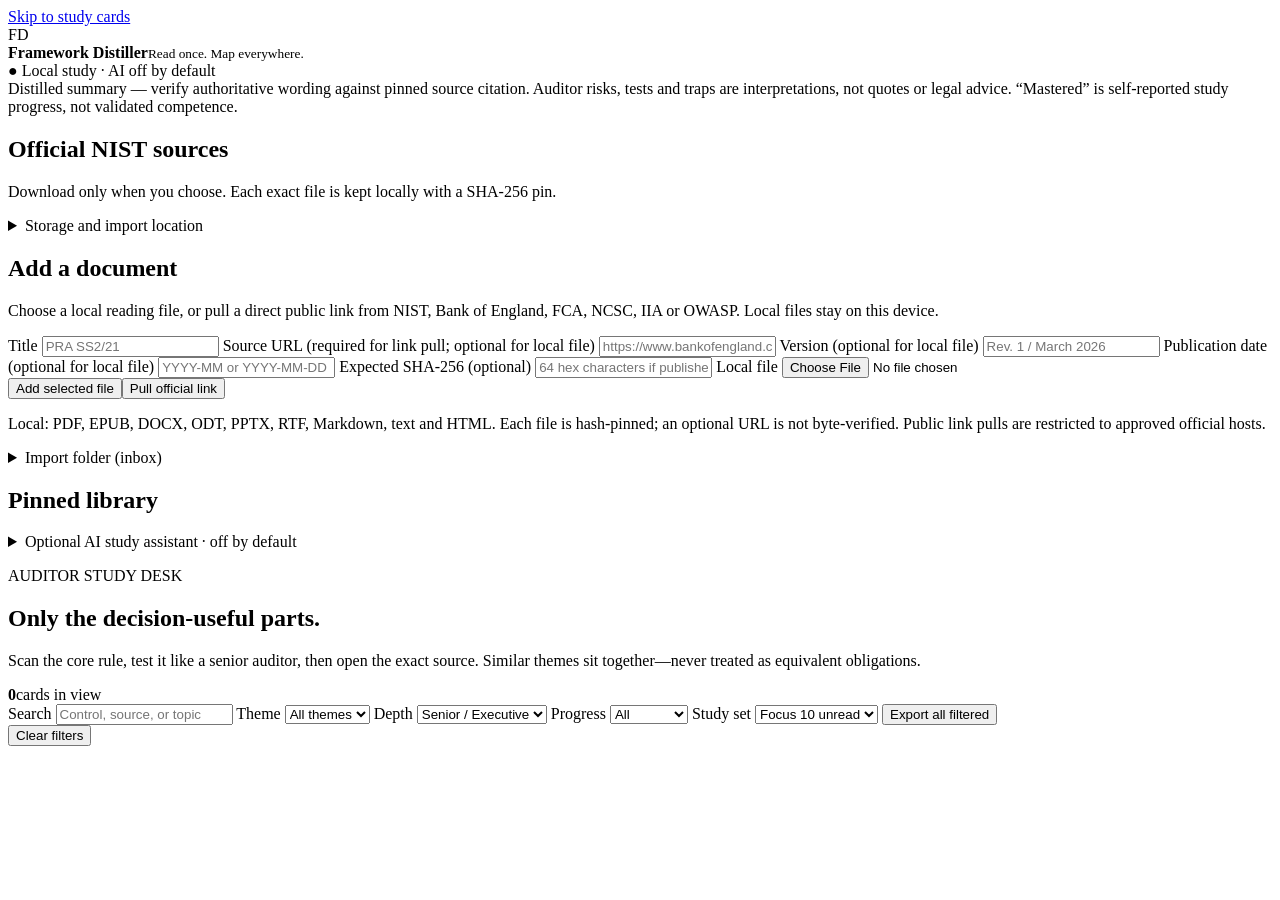
==== static/index.html @ f323264d "Release Framework Distiller 0.4.1 source" ====
<!doctype html>
<html lang="en">
<head>
  <meta charset="utf-8">
  <meta name="viewport" content="width=device-width, initial-scale=1">
  <meta name="color-scheme" content="dark light">
  <title>Framework Distiller — local study</title>
  <link rel="stylesheet" href="/style.css">
  <script src="/app.js" defer></script>
</head>
<body>
  <a class="skip" href="#results">Skip to study cards</a>
  <header class="masthead">
    <div class="brand"><span class="mark" aria-hidden="true">FD</span><div><strong>Framework Distiller</strong><small>Read once. Map everywhere.</small></div></div>
    <div class="local-pill" id="activity-badge">● Local study · AI off by default</div>
  </header>
  <div class="boundary">Distilled summary — verify authoritative wording against pinned source citation. Auditor risks, tests and traps are interpretations, not quotes or legal advice. “Mastered” is self-reported study progress, not validated competence.</div>
  <div class="layout">
    <aside class="side" aria-label="Sources and filters">
      <section class="panel">
        <h2>Official NIST sources</h2>
        <p class="muted">Download only when you choose. Each exact file is kept locally with a SHA-256 pin.</p>
        <div id="official-sources" class="stack"></div>
      </section>
      <details class="panel" id="storage-settings">
        <summary class="ai-summary">Storage and import location</summary>
        <p class="small">Your current study library is <code id="library-path" class="path"></code> Changing location does not move or delete an existing library; select its previous folder to return to it. No files are imported automatically.</p>
        <div id="desktop-storage-controls" class="source-form">
          <label>Study library folder (database and pinned copies) <input id="storage-path" type="text" maxlength="1024" spellcheck="false" autocomplete="off"></label>
          <label>Import inbox folder (leave blank to use the library’s inbox) <input id="inbox-setting" type="text" maxlength="1024" spellcheck="false" autocomplete="off"></label>
          <button id="save-storage" type="button">Use these folders</button>
          <p class="small">Enter absolute folder paths you control. A new library starts empty; the old one remains untouched. Network or removable folders must be available whenever you use them.</p>
          <button id="quit-app" type="button" class="secondary">Quit desktop app</button>
        </div>
        <p id="android-storage-info" class="small" hidden>Android keeps its working database in private app storage. Tap “Local file” below to browse and import from any folder the Android picker can access; use Export to choose where your notes are saved. Android does not expose a writable database path to this app.</p>
        <p id="storage-message" class="small" role="status" aria-live="polite"></p>
      </details>
      <section class="panel">
        <h2>Add a document</h2>
        <p class="muted">Choose a local reading file, or pull a direct public link from NIST, Bank of England, FCA, NCSC, IIA or OWASP. Local files stay on this device.</p>
        <div class="source-form">
          <label>Title <input id="source-title" type="text" maxlength="160" placeholder="PRA SS2/21" required></label>
          <label>Source URL (required for link pull; optional for local file) <input id="source-url" type="url" maxlength="2048" placeholder="https://www.bankofengland.co.uk/…"></label>
          <label>Version (optional for local file) <input id="source-version" type="text" maxlength="120" placeholder="Rev. 1 / March 2026"></label>
          <label>Publication date (optional for local file) <input id="source-date" type="text" maxlength="40" placeholder="YYYY-MM or YYYY-MM-DD"></label>
          <label>Expected SHA-256 (optional) <input id="source-sha" type="text" maxlength="64" placeholder="64 hex characters if published"></label>
          <label>Local file <input id="source-file" type="file" accept=".pdf,.epub,.docx,.odt,.pptx,.rtf,.md,.markdown,.txt,.text,.html,.htm"></label>
          <div class="source-actions"><button id="upload-file" type="button">Add selected file</button><button id="pull-link" type="button">Pull official link</button></div>
          <p id="source-message" class="small" role="status" aria-live="polite">Local: PDF, EPUB, DOCX, ODT, PPTX, RTF, Markdown, text and HTML. Each file is hash-pinned; an optional URL is not byte-verified. Public link pulls are restricted to approved official hosts.</p>
        </div>
        <details><summary>Import folder (inbox)</summary>
          <p class="muted">Files in this folder are listed after you press Refresh. A <code>.source.json</code> sidecar is optional; without one, the file is labelled “Local copy” with no claimed publisher link.</p>
          <code id="inbox-path" class="path"></code>
          <button id="refresh-inbox" type="button" class="secondary">Refresh inbox</button>
          <p id="inbox-summary" class="small" role="status" aria-live="polite"></p>
          <div id="inbox-files" class="stack"></div>
        </details>
      </section>
      <section class="panel">
        <h2>Pinned library</h2>
        <div id="library" class="stack"></div>
      </section>
      <details class="panel" id="ai-settings">
        <summary class="ai-summary">Optional AI study assistant · off by default</summary>
        <p class="muted">Off until you add your own API key. Keys stay in this app's memory only and disappear when it closes; they are never bundled, saved to the study database, or exported. Each question sends only the displayed card's source excerpt (up to 4,000 characters) and the question you type to your chosen provider. Notes and answers are never sent. Provider API charges are yours; a ChatGPT, Claude or Gemini subscription may not include API use.</p>
        <p class="small">Do not send confidential employer policies, personal data, or regulated material to a personal API account unless you are authorised.</p>
        <label class="ai-label">Provider <select id="ai-provider"><option value="">Off</option><option value="openai">ChatGPT (OpenAI API)</option><option value="anthropic">Claude (Anthropic API)</option><option value="gemini">Gemini (Google API)</option></select></label>
        <label class="ai-label">Model ID <input id="ai-model" type="text" maxlength="80" autocomplete="off" spellcheck="false" placeholder="Choose a provider for the default model"></label>
        <p class="small">You can change this session-only model ID if your API account needs a different supported model. Check the provider's current model list; no cloud call is made to validate it here.</p>
        <label class="ai-label">Your API key for this session <input id="ai-key" type="password" autocomplete="off" spellcheck="false" placeholder="Paste your own key"></label>
        <div class="source-actions"><button type="button" id="ai-use-key">Use key</button><button type="button" id="ai-forget" class="secondary">Forget key</button></div>
        <p id="ai-status" class="small" role="status" aria-live="polite">AI is off. No key is included.</p>
        <p class="small">Get a key from <a href="https://platform.openai.com/api-keys" target="_blank" rel="noopener noreferrer">OpenAI</a>, <a href="https://console.anthropic.com/settings/keys" target="_blank" rel="noopener noreferrer">Anthropic</a>, or <a href="https://aistudio.google.com/apikey" target="_blank" rel="noopener noreferrer">Google AI Studio</a>. Check that provider's current pricing and data terms first.</p>
      </details>
    </aside>
    <main id="results" tabindex="-1">
      <section class="hero">
        <div><p class="eyebrow">AUDITOR STUDY DESK</p><h1>Only the decision-useful parts.</h1><p>Scan the core rule, test it like a senior auditor, then open the exact source. Similar themes sit together—never treated as equivalent obligations.</p></div>
        <div class="hero-stat"><strong id="shown-count">0</strong><span id="shown-label">cards in view</span></div>
      </section>
      <section class="toolbar" aria-label="Study filters">
        <label>Search <input id="search" type="search" placeholder="Control, source, or topic" autocomplete="off"></label>
        <label>Theme <select id="theme"><option value="">All themes</option></select></label>
        <label>Depth <select id="depth"><option value="">All depths</option><option value="Senior / Executive" selected>Senior / Executive</option><option value="Core">Core</option></select></label>
        <label>Progress <select id="state"><option value="">All</option><option value="unread">Unread</option><option value="read">Read</option><option value="mastered">Mastered</option></select></label>
        <label>Study set <select id="study-set"><option value="focus">Focus 10 unread</option><option value="all">All matching</option></select></label>
        <button id="export" class="secondary" type="button">Export all filtered</button>
      </section>
      <div class="summary-row"><span id="message" role="status" aria-live="polite"></span><button type="button" id="clear-filters" class="link-button">Clear filters</button></div>
      <div id="cards" class="cards"></div>
      <section id="empty" class="empty" hidden><h2>No cards yet</h2><p>Import an official NIST source on the left, or adjust the filters. The first download may take a few seconds.</p></section>
    </main>
  </div>
</body>
</html>
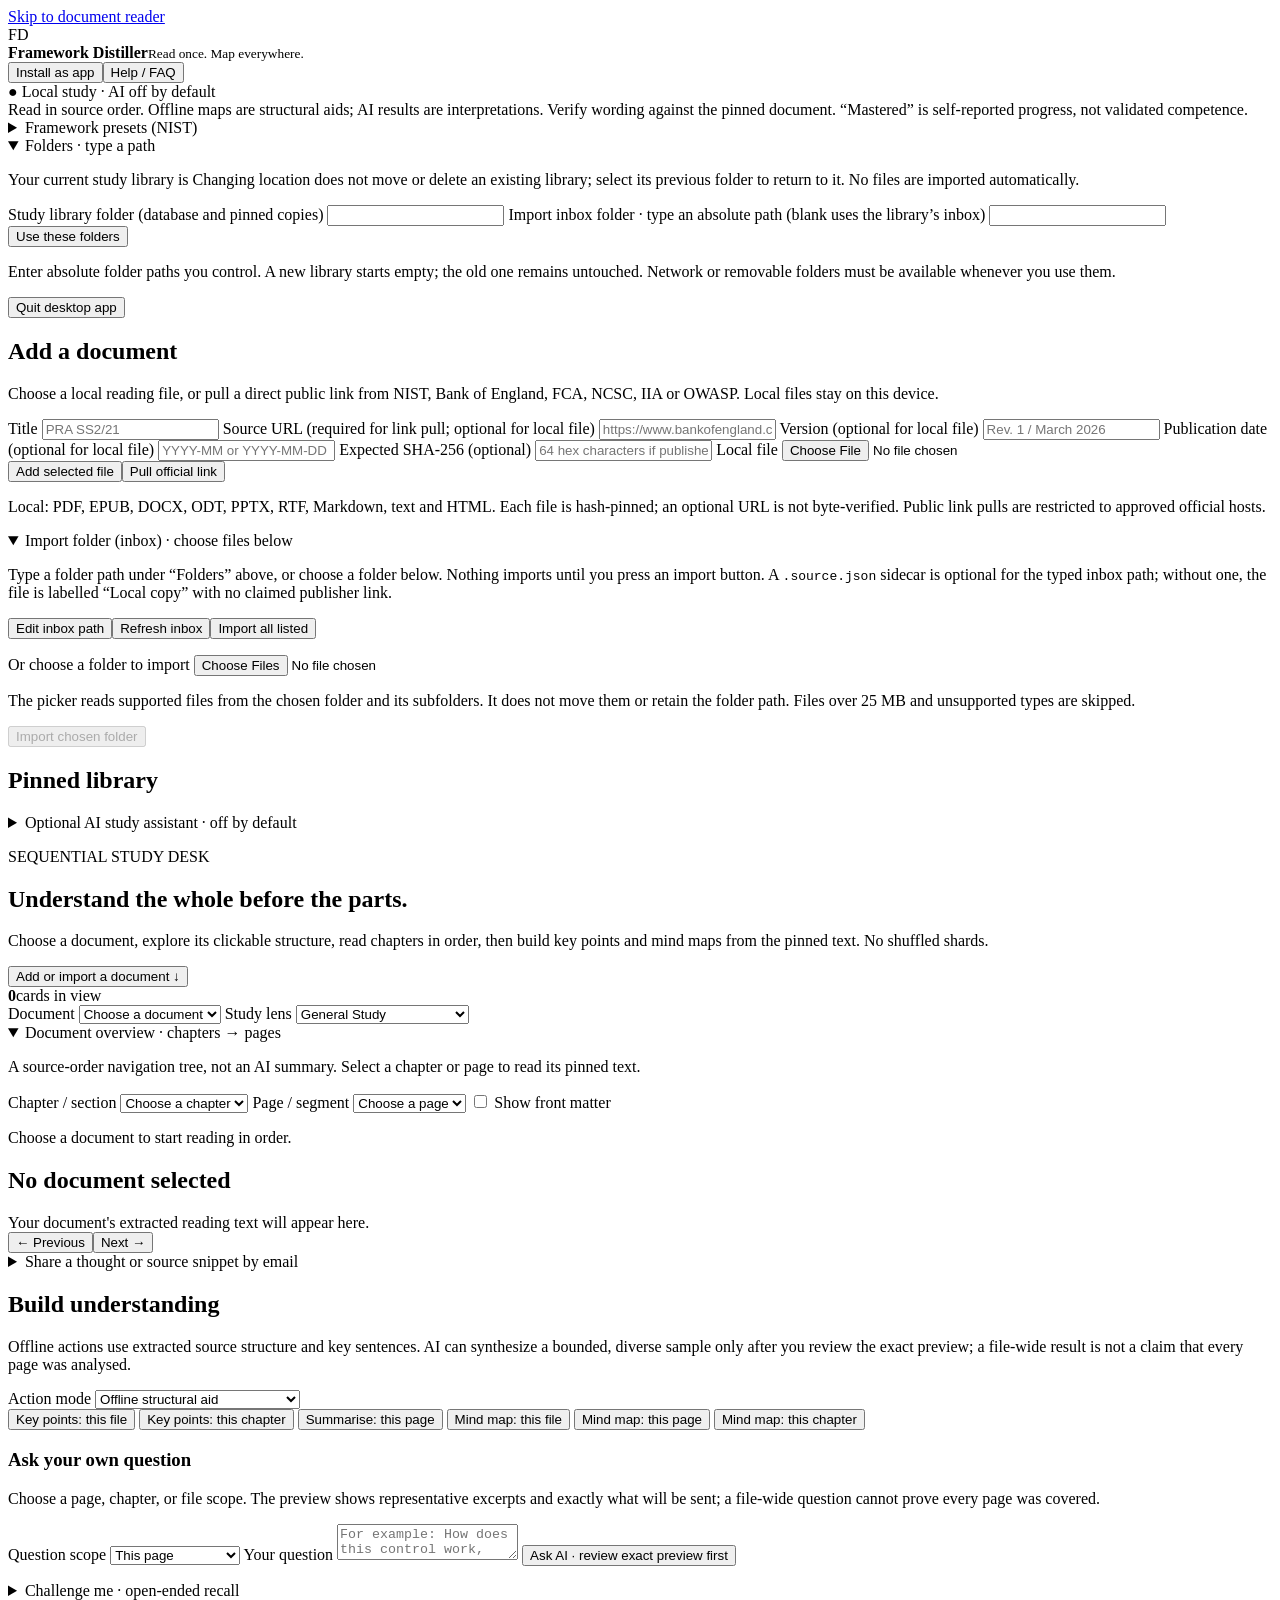
==== commit 2e5e76c2: "Release Framework Distiller 0.5.5 source" ====
--- a/static/index.html
+++ b/static/index.html
@@ -4,38 +4,42 @@
   <meta charset="utf-8">
   <meta name="viewport" content="width=device-width, initial-scale=1">
   <meta name="color-scheme" content="dark light">
+  <meta name="theme-color" content="#0b2026">
   <title>Framework Distiller — local study</title>
+  <link rel="manifest" href="/manifest.webmanifest">
+  <link rel="icon" type="image/png" sizes="192x192" href="/icon-192.png">
   <link rel="stylesheet" href="/style.css">
   <script src="/app.js" defer></script>
 </head>
 <body>
-  <a class="skip" href="#results">Skip to study cards</a>
+  <a class="skip" href="#reader-panel">Skip to document reader</a>
   <header class="masthead">
     <div class="brand"><span class="mark" aria-hidden="true">FD</span><div><strong>Framework Distiller</strong><small>Read once. Map everywhere.</small></div></div>
-    <div class="local-pill" id="activity-badge">● Local study · AI off by default</div>
+    <div class="mast-actions"><button id="install-app" class="secondary" type="button">Install as app</button><button id="open-faq" class="secondary help-link" type="button">Help / FAQ</button><div class="local-pill" id="activity-badge">● Local study · AI off by default</div></div>
   </header>
-  <div class="boundary">Distilled summary — verify authoritative wording against pinned source citation. Auditor risks, tests and traps are interpretations, not quotes or legal advice. “Mastered” is self-reported study progress, not validated competence.</div>
+  <div class="boundary">Read in source order. Offline maps are structural aids; AI results are interpretations. Verify wording against the pinned document. “Mastered” is self-reported progress, not validated competence.</div>
   <div class="layout">
     <aside class="side" aria-label="Sources and filters">
-      <section class="panel">
-        <h2>Official NIST sources</h2>
+      <details class="panel">
+        <summary class="ai-summary">Framework presets (NIST)</summary>
         <p class="muted">Download only when you choose. Each exact file is kept locally with a SHA-256 pin.</p>
         <div id="official-sources" class="stack"></div>
-      </section>
-      <details class="panel" id="storage-settings">
-        <summary class="ai-summary">Storage and import location</summary>
+      </details>
+      <details class="panel" id="storage-settings" open>
+        <summary class="ai-summary">Folders · type a path</summary>
         <p class="small">Your current study library is <code id="library-path" class="path"></code> Changing location does not move or delete an existing library; select its previous folder to return to it. No files are imported automatically.</p>
         <div id="desktop-storage-controls" class="source-form">
           <label>Study library folder (database and pinned copies) <input id="storage-path" type="text" maxlength="1024" spellcheck="false" autocomplete="off"></label>
-          <label>Import inbox folder (leave blank to use the library’s inbox) <input id="inbox-setting" type="text" maxlength="1024" spellcheck="false" autocomplete="off"></label>
+          <label>Import inbox folder · type an absolute path (blank uses the library’s inbox) <input id="inbox-setting" type="text" maxlength="1024" spellcheck="false" autocomplete="off"></label>
           <button id="save-storage" type="button">Use these folders</button>
           <p class="small">Enter absolute folder paths you control. A new library starts empty; the old one remains untouched. Network or removable folders must be available whenever you use them.</p>
           <button id="quit-app" type="button" class="secondary">Quit desktop app</button>
         </div>
-        <p id="android-storage-info" class="small" hidden>Android keeps its working database in private app storage. Tap “Local file” below to browse and import from any folder the Android picker can access; use Export to choose where your notes are saved. Android does not expose a writable database path to this app.</p>
+        <p id="temporary-storage-info" class="small" hidden>This temporary preview has a fixed test library and cannot save folder paths. Open the installed Framework Distiller launcher to choose a permanent library or inbox location.</p>
+        <p id="android-storage-info" class="small" hidden>Android keeps its working database in private app storage. Use “Local file” for one document or “Choose a folder on this device” to review and import a bounded folder. Use Export to choose where your notes are saved; Android does not expose a writable database path to this app.</p>
         <p id="storage-message" class="small" role="status" aria-live="polite"></p>
       </details>
-      <section class="panel">
+      <section class="panel" id="add-document">
         <h2>Add a document</h2>
         <p class="muted">Choose a local reading file, or pull a direct public link from NIST, Bank of England, FCA, NCSC, IIA or OWASP. Local files stay on this device.</p>
         <div class="source-form">
@@ -48,12 +52,23 @@
           <div class="source-actions"><button id="upload-file" type="button">Add selected file</button><button id="pull-link" type="button">Pull official link</button></div>
           <p id="source-message" class="small" role="status" aria-live="polite">Local: PDF, EPUB, DOCX, ODT, PPTX, RTF, Markdown, text and HTML. Each file is hash-pinned; an optional URL is not byte-verified. Public link pulls are restricted to approved official hosts.</p>
         </div>
-        <details><summary>Import folder (inbox)</summary>
-          <p class="muted">Files in this folder are listed after you press Refresh. A <code>.source.json</code> sidecar is optional; without one, the file is labelled “Local copy” with no claimed publisher link.</p>
+        <details open><summary>Import folder (inbox) · choose files below</summary>
+          <p class="muted">Type a folder path under “Folders” above, or choose a folder below. Nothing imports until you press an import button. A <code>.source.json</code> sidecar is optional for the typed inbox path; without one, the file is labelled “Local copy” with no claimed publisher link.</p>
           <code id="inbox-path" class="path"></code>
-          <button id="refresh-inbox" type="button" class="secondary">Refresh inbox</button>
+          <div class="source-actions"><button id="change-inbox" type="button" class="secondary">Edit inbox path</button><button id="refresh-inbox" type="button" class="secondary">Refresh inbox</button><button id="import-inbox-all" type="button" class="secondary">Import all listed</button></div>
           <p id="inbox-summary" class="small" role="status" aria-live="polite"></p>
           <div id="inbox-files" class="stack"></div>
+          <div id="folder-picker-controls">
+            <label>Or choose a folder to import <input id="folder-files" type="file" webkitdirectory multiple></label>
+            <p class="small">The picker reads supported files from the chosen folder and its subfolders. It does not move them or retain the folder path. Files over 25 MB and unsupported types are skipped.</p>
+            <button id="import-folder" type="button" class="secondary" disabled>Import chosen folder</button>
+            <p id="folder-summary" class="small" role="status" aria-live="polite"></p>
+          </div>
+          <div id="android-folder-controls" hidden>
+            <button id="android-choose-folder" type="button" class="secondary">Choose a folder on this device</button>
+            <p class="small">Android will open its folder picker. Review the supported-file count before confirming; files are copied into this app’s private library, not moved.</p>
+            <p id="android-folder-summary" class="small" role="status" aria-live="polite"></p>
+          </div>
         </details>
       </section>
       <section class="panel">
@@ -62,33 +77,153 @@
       </section>
       <details class="panel" id="ai-settings">
         <summary class="ai-summary">Optional AI study assistant · off by default</summary>
-        <p class="muted">Off until you add your own API key. Keys stay in this app's memory only and disappear when it closes; they are never bundled, saved to the study database, or exported. Each question sends only the displayed card's source excerpt (up to 4,000 characters) and the question you type to your chosen provider. Notes and answers are never sent. Provider API charges are yours; a ChatGPT, Claude or Gemini subscription may not include API use.</p>
+        <p class="muted">Off until you add your own API key. Keys stay in this app's memory only and disappear when it closes; they are never bundled, saved to the study database, or exported. For reader actions, review the exact bounded text preview and press Send separately. Notes and answers are never sent. Provider API charges are yours; a ChatGPT, Claude or Gemini subscription may not include API use.</p>
         <p class="small">Do not send confidential employer policies, personal data, or regulated material to a personal API account unless you are authorised.</p>
         <label class="ai-label">Provider <select id="ai-provider"><option value="">Off</option><option value="openai">ChatGPT (OpenAI API)</option><option value="anthropic">Claude (Anthropic API)</option><option value="gemini">Gemini (Google API)</option></select></label>
         <label class="ai-label">Model ID <input id="ai-model" type="text" maxlength="80" autocomplete="off" spellcheck="false" placeholder="Choose a provider for the default model"></label>
         <p class="small">You can change this session-only model ID if your API account needs a different supported model. Check the provider's current model list; no cloud call is made to validate it here.</p>
         <label class="ai-label">Your API key for this session <input id="ai-key" type="password" autocomplete="off" spellcheck="false" placeholder="Paste your own key"></label>
-        <div class="source-actions"><button type="button" id="ai-use-key">Use key</button><button type="button" id="ai-forget" class="secondary">Forget key</button></div>
+        <div class="source-actions"><button type="button" id="ai-use-key">Use key</button><button type="button" id="ai-test" class="secondary">Test connection · optional live call</button><button type="button" id="ai-forget" class="secondary">Forget key</button></div>
         <p id="ai-status" class="small" role="status" aria-live="polite">AI is off. No key is included.</p>
         <p class="small">Get a key from <a href="https://platform.openai.com/api-keys" target="_blank" rel="noopener noreferrer">OpenAI</a>, <a href="https://console.anthropic.com/settings/keys" target="_blank" rel="noopener noreferrer">Anthropic</a>, or <a href="https://aistudio.google.com/apikey" target="_blank" rel="noopener noreferrer">Google AI Studio</a>. Check that provider's current pricing and data terms first.</p>
       </details>
     </aside>
     <main id="results" tabindex="-1">
       <section class="hero">
-        <div><p class="eyebrow">AUDITOR STUDY DESK</p><h1>Only the decision-useful parts.</h1><p>Scan the core rule, test it like a senior auditor, then open the exact source. Similar themes sit together—never treated as equivalent obligations.</p></div>
+        <div><p class="eyebrow">SEQUENTIAL STUDY DESK</p><h1>Understand the whole before the parts.</h1><p>Choose a document, explore its clickable structure, read chapters in order, then build key points and mind maps from the pinned text. No shuffled shards.</p><button class="import-shortcut link-button" id="import-shortcut" type="button">Add or import a document ↓</button></div>
         <div class="hero-stat"><strong id="shown-count">0</strong><span id="shown-label">cards in view</span></div>
       </section>
-      <section class="toolbar" aria-label="Study filters">
+      <section class="reader-toolbar" aria-label="Document and study lens">
+        <label>Document <select id="document-select"><option value="">Choose a document</option></select></label>
+        <label>Study lens <select id="study-lens"><option value="general">General Study</option><option value="audit">IT Audit / GRC</option><option value="blue">Security Ops / Blue Team</option><option value="builder">Engineering / Builder</option></select></label>
+      </section>
+      <section id="reader-panel" class="reader-panel" tabindex="-1" aria-label="Sequential document reader">
+        <details id="document-outline" class="outline-panel" open>
+          <summary>Document overview · chapters → pages</summary>
+          <p class="small">A source-order navigation tree, not an AI summary. Select a chapter or page to read its pinned text.</p>
+          <div id="outline-list" class="outline-list"></div>
+        </details>
+        <div class="reader-nav">
+          <label>Chapter / section <select id="chapter-select"><option value="">Choose a chapter</option></select></label>
+          <label>Page / segment <select id="page-select"><option value="">Choose a page</option></select></label>
+          <label class="front-toggle"><input id="show-front" type="checkbox"> Show front matter</label>
+        </div>
+        <p id="reader-status" class="small" role="status" aria-live="polite">Choose a document to start reading in order.</p>
+        <article class="reading-page" id="reading-page">
+          <h2 id="reader-title">No document selected</h2>
+          <p id="reader-meta" class="small"></p>
+          <div id="reader-text" class="reader-text">Your document's extracted reading text will appear here.</div>
+          <div class="reader-step"><button id="prev-page" type="button" class="secondary">← Previous</button><button id="next-page" type="button" class="secondary">Next →</button></div>
+        </article>
+        <details class="share-panel" id="email-share">
+          <summary>Share a thought or source snippet by email</summary>
+          <p class="small">Review the exact draft before opening your email app. Nothing is sent by Framework Distiller. Do not share confidential or copyrighted material without permission; no whole book or file is attached.</p>
+          <label>Your thought (optional, max 500 characters) <textarea id="share-thought" maxlength="500" placeholder="What did you learn or want to ask?"></textarea></label>
+          <label>Source snippet (optional, max 900 characters) <textarea id="share-snippet" maxlength="900" placeholder="Select text in the reading page, then choose Use selection."></textarea></label>
+          <div class="source-actions"><button id="share-selection" type="button" class="secondary">Use selected reading text</button><button id="share-preview" type="button">Review email draft</button></div>
+          <section id="share-review" hidden aria-label="Exact email draft review">
+            <h3>Review this email draft</h3><pre id="share-draft"></pre>
+            <div class="source-actions"><button id="share-open-email" type="button">Open email app with this draft</button><button id="share-cancel" type="button" class="secondary">Cancel</button></div>
+          </section>
+          <p id="share-status" class="small" role="status" aria-live="polite"></p>
+        </details>
+        <section class="comprehension" aria-label="Comprehension actions">
+          <h2>Build understanding</h2>
+          <p class="small">Offline actions use extracted source structure and key sentences. AI can synthesize a bounded, diverse sample only after you review the exact preview; a file-wide result is not a claim that every page was analysed.</p>
+          <label>Action mode <select id="study-mode"><option value="offline">Offline structural aid</option><option value="ai">Enhance with my BYOK AI key</option></select></label>
+          <div class="action-grid">
+            <button type="button" data-study-action="file_points">Key points: this file</button>
+            <button type="button" data-study-action="chapter_points">Key points: this chapter</button>
+            <button type="button" data-study-action="page_points">Summarise: this page</button>
+            <button type="button" data-study-action="file_map">Mind map: this file</button>
+            <button type="button" data-study-action="page_map">Mind map: this page</button>
+            <button type="button" data-study-action="chapter_map">Mind map: this chapter</button>
+          </div>
+          <div class="ask-panel">
+            <h3>Ask your own question</h3>
+            <p class="small">Choose a page, chapter, or file scope. The preview shows representative excerpts and exactly what will be sent; a file-wide question cannot prove every page was covered.</p>
+            <label>Question scope <select id="ask-scope"><option value="page">This page</option><option value="chapter">This chapter</option><option value="file">This file · sampled</option></select></label>
+            <label>Your question <textarea id="ask-question" maxlength="500" placeholder="For example: How does this control work, what could go wrong, and what does this source leave unresolved?"></textarea></label>
+            <button type="button" id="ask-ai">Ask AI · review exact preview first</button>
+          </div>
+          <section id="ai-preview" class="ai-preview" hidden aria-label="Exact AI request preview">
+            <h3>Review before sending</h3>
+            <p id="ai-preview-meta"></p>
+            <p class="small">Provider charges may apply. Do not send confidential employer policies or personal/regulated data without authorisation. This text is untrusted source data, not instructions.</p>
+            <pre id="ai-preview-text"></pre>
+            <p class="small">Study instruction sent with the source text:</p><pre id="ai-preview-instruction"></pre>
+            <div class="source-actions"><button id="ai-preview-send" type="button">Send exactly this text</button><button id="ai-preview-cancel" type="button" class="secondary">Cancel</button></div>
+          </section>
+          <p id="study-message" class="small" role="status" aria-live="polite"></p>
+          <section id="study-result" class="study-result" hidden aria-label="Study result"></section>
+          <div id="study-exports" class="source-actions" hidden><button type="button" id="export-study-md" class="secondary">Export result · Markdown</button><button type="button" id="export-study-svg" class="secondary">Export map · SVG</button></div>
+          <details id="reader-challenge"><summary>Challenge me · open-ended recall</summary><p id="reader-challenge-prompt"></p><textarea id="reader-challenge-answer" aria-label="Your private, unsaved practice answer" placeholder="Answer in your own words. This draft stays on this screen and is not sent to AI."></textarea><p class="small">This answer is not saved or graded. Copy it elsewhere if you want to keep it.</p></details>
+        </section>
+      </section>
+      <details id="card-study" class="card-study">
+        <summary>Explore source cards and self-reported progress</summary>
+      <section class="toolbar" aria-label="Card filters">
         <label>Search <input id="search" type="search" placeholder="Control, source, or topic" autocomplete="off"></label>
         <label>Theme <select id="theme"><option value="">All themes</option></select></label>
         <label>Depth <select id="depth"><option value="">All depths</option><option value="Senior / Executive" selected>Senior / Executive</option><option value="Core">Core</option></select></label>
         <label>Progress <select id="state"><option value="">All</option><option value="unread">Unread</option><option value="read">Read</option><option value="mastered">Mastered</option></select></label>
-        <label>Study set <select id="study-set"><option value="focus">Focus 10 unread</option><option value="all">All matching</option></select></label>
+        <label>Study set <select id="study-set"><option value="all">All matching in source order</option></select></label>
         <button id="export" class="secondary" type="button">Export all filtered</button>
       </section>
       <div class="summary-row"><span id="message" role="status" aria-live="polite"></span><button type="button" id="clear-filters" class="link-button">Clear filters</button></div>
       <div id="cards" class="cards"></div>
       <section id="empty" class="empty" hidden><h2>No cards yet</h2><p>Import an official NIST source on the left, or adjust the filters. The first download may take a few seconds.</p></section>
+      </details>
+      <dialog class="faq-panel" id="install-help" aria-labelledby="install-help-title">
+        <div class="faq-head"><h2 id="install-help-title">Install or manage the Edge app</h2><button id="close-install-help" type="button" class="secondary">Close</button></div>
+        <p id="install-help-state"></p>
+        <p>If Framework Distiller is already installed in Edge, type <code>edge://apps</code> in Edge's address bar. Open its <strong>Details</strong> to pin it to the taskbar or Start.</p>
+        <p>If it is not installed and Edge does not show a prompt, use <strong>Edge ⋯ → More tools → Apps → Install this site as an app</strong>. Edge or a device policy may still withhold that command.</p>
+        <p>Install only from the normal Windows launcher, not a temporary preview address. Edge treats different localhost ports as different apps; a preview shortcut can outlive its test service.</p>
+        <p>The Edge shortcut opens the page, but it cannot start the local study service. Keep the separate <strong>Framework Distiller Windows launcher</strong> installed and use it after a reboot or whenever the page says the service has stopped.</p>
+        <p><a href="frameworkdistiller://open">Open the Windows launcher</a></p>
+      </dialog>
+      <dialog class="faq-panel" id="faq" aria-labelledby="faq-title">
+        <div class="faq-head"><h2 id="faq-title">Help / FAQ</h2><button id="close-faq" type="button" class="secondary">Close</button></div>
+        <details>
+          <summary>How do I run the Windows app without a command window?</summary>
+          <p>Extract the Windows-x64 ZIP and double-click <code>FrameworkDistiller-v0.5.5.exe</code>. The portable app includes its own runtime, starts the local study service, and opens your browser; no Command Prompt needs to stay open. Use <strong>Folders · type a path → Quit desktop app</strong> to stop it. Your library is stored separately under your Windows user-data folder or the folder you choose.</p>
+          <p>For a stable Start-menu and taskbar launcher, run <code>Install-FrameworkDistiller.ps1</code> from the extracted ZIP for your Windows account, then pin <strong>Framework Distiller</strong> from Start. This launcher starts the service even after a reboot. The header's <strong>Install as app</strong> button uses Edge's prompt when available; otherwise it shows the manual Edge menu and installed-app instructions. An Edge shortcut opens the study page but cannot start the service by itself. If the service is closed, its offline page can hand off to the installed Windows launcher.</p>
+        </details>
+        <details>
+          <summary>How do I pull a document from a web link?</summary>
+          <p>Open <strong>Add a document</strong>. Enter a title, version, publication date, and a direct public HTTPS document URL on an approved NIST, Bank of England, FCA, NCSC, IIA, or OWASP host. Add a publisher SHA-256 if you have one, then choose <strong>Pull official link</strong>. The app downloads only after that click, pins the bytes it received, and opens the imported document in source order.</p>
+          <p>A general webpage, login page, query-string link, redirected off-host URL, or unsupported format may be refused. If a publisher’s public link will not pull, download the document yourself and use <strong>Add selected file</strong>; the local import is hash-pinned but does not claim the supplied URL served those exact bytes.</p>
+        </details>
+        <details>
+          <summary>Which file types can I import locally?</summary>
+          <p>PDF, EPUB, DOCX, ODT, PPTX, RTF, Markdown, plain text, and HTML. Scanned PDFs without a text layer and images may not yield readable text. The app refuses files over its size or extraction limits instead of claiming complete coverage.</p>
+        </details>
+        <details>
+          <summary>Where are my documents and notes stored?</summary>
+          <p>On this device. On Windows, <strong>Folders · type a path</strong> lets you type separate absolute paths for the library and import inbox; switching folders does not move or delete the old library. Use <strong>Import all listed</strong> for that inbox, or <strong>Choose a folder to import</strong> to pick files without saving its path. The browser cannot disclose a folder's full device path, so a persistent inbox path must be typed. On Android, the working library stays in app-private storage; use the system picker for one file or a bounded folder import, and for exports.</p>
+        </details>
+        <details>
+          <summary>What does “AI interpretation” mean?</summary>
+          <p>It is a model’s study aid, not the authoritative framework wording, an audit finding, or proof of competence. Different providers may answer the same excerpt differently, and a short excerpt may not support an audit conclusion. Check the answer against the pinned source text and request additional evidence before making a real audit judgement.</p>
+        </details>
+        <details>
+          <summary>How do the key points, mind maps and custom questions work?</summary>
+          <p>The six action buttons cover file, chapter and page key points or maps. The clickable document overview covers the source-order structure of the imported file. Offline output extracts headings and key sentences; AI mode uses only the bounded excerpts in the preview. For a deeper question, choose page, chapter or sampled-file scope under <strong>Ask your own question</strong>. Neither a map nor a summary proves complete understanding; explain the idea back in your own words and check the pinned source.</p>
+        </details>
+        <details>
+          <summary>When is document text sent to an AI provider?</summary>
+          <p>Never during import or offline study. AI is off until you add your own key. <strong>Test connection</strong> sends a fixed harmless prompt without document text. A reader action sends only the exact bounded source text and instruction shown in the preview after you press Send. Keys stay in this app process’s memory and are excluded from exports; use <strong>Forget key</strong> when finished.</p>
+        </details>
+        <details>
+          <summary>How does email sharing work?</summary>
+          <p>Open a document page, expand <strong>Share a thought or source snippet by email</strong>, type a thought and/or choose a short selection from that page, then review the exact draft. The app opens your email client; you choose the recipient and decide whether to send. It does not attach a whole book, send email itself, or store the draft. Keep copyright, employer confidentiality, and personal data in mind.</p>
+        </details>
+        <details>
+          <summary>Can I sync my Windows and Android libraries through Vidatta?</summary>
+          <p>Not yet. Current libraries are device-local. A future owner-approved sync must be tested for authentication, conflicts, offline use, file rights and key exclusion before connecting either app to Vidatta. Email sharing is not library sync.</p>
+        </details>
+      </dialog>
     </main>
   </div>
 </body>
